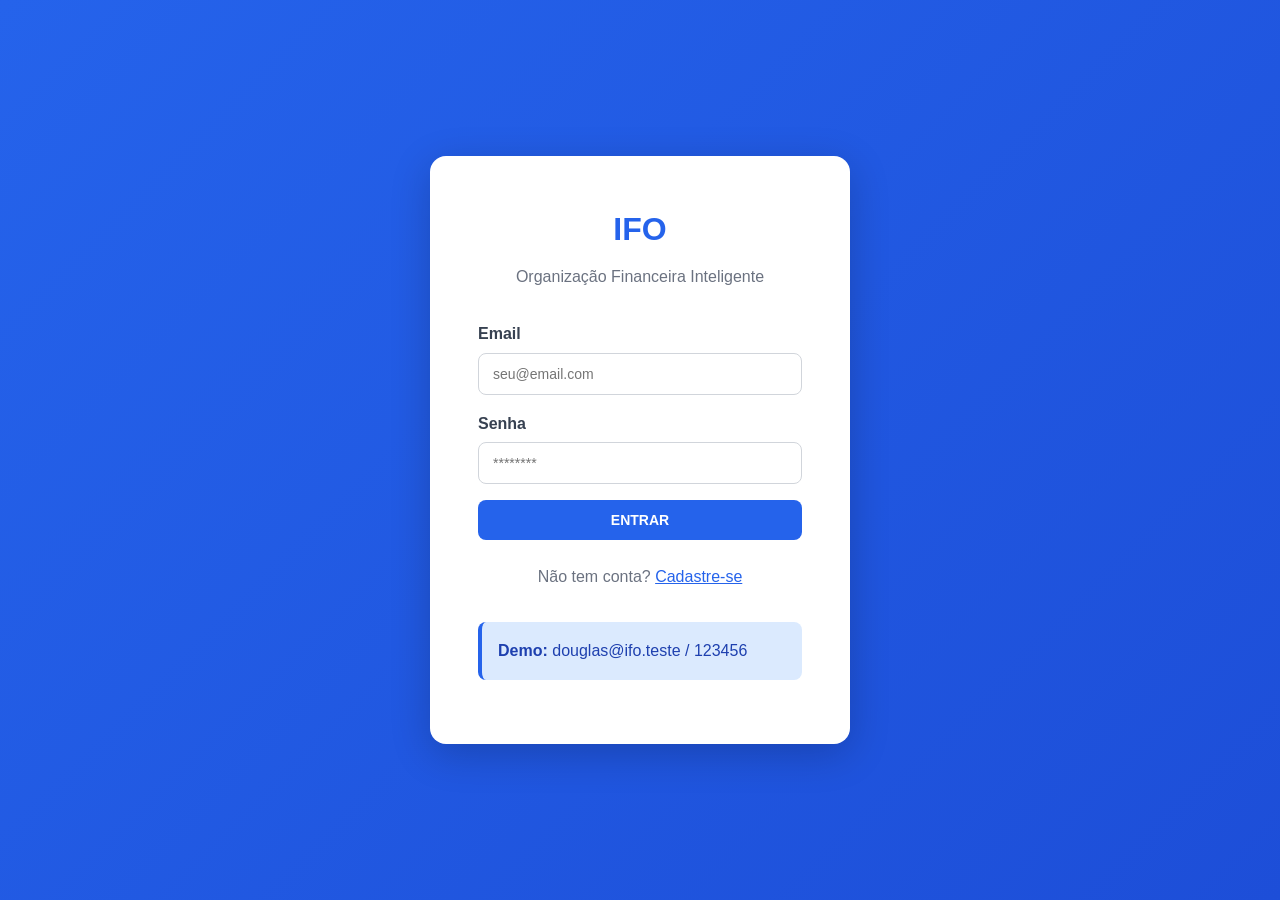
==== ifo/frontend/index.html @ 9eadc5bb "Atualiza projeto IFO com backend e estrutura final" ====
<!doctype html>
<html lang="pt-BR">
  <head>
    <meta charset="UTF-8" />
    <meta name="viewport" content="width=device-width, initial-scale=1.0" />
    <title>IFO - Login</title>
    <link rel="stylesheet" href="css/estilo.css" />
  </head>
  <body>
    <div class="login-container">
      <div class="login-box">
        <h1>IFO</h1>
        <p>Organização Financeira Inteligente</p>

        <form id="form-login">
          <div class="form-group">
            <label for="email">Email</label>
            <input
              type="email"
              id="email"
              class="form-control"
              placeholder="seu@email.com"
              required
            />
          </div>

          <div class="form-group">
            <label for="senha">Senha</label>
            <input
              type="password"
              id="senha"
              class="form-control"
              placeholder="********"
              required
            />
          </div>

          <button type="submit" class="btn btn-primary" style="width: 100%">
            ENTRAR
          </button>
        </form>

        <p class="mt-3 text-center">
          Não tem conta?
          <a href="cadastro.html" style="color: #2563eb">Cadastre-se</a>
        </p>

        <div class="alert alert-info mt-3">
          <strong>Demo:</strong> douglas@ifo.teste / 123456
        </div>
      </div>
    </div>

    <script src="js/app.js"></script>
    <script>
      document
        .getElementById("form-login")
        .addEventListener("submit", async function (e) {
          e.preventDefault();

          const email = document.getElementById("email").value;
          const senha = document.getElementById("senha").value;

          const usuario = await loginUsuario(email, senha);

          if (usuario) {
            localStorage.setItem("usuarioLogado", JSON.stringify(usuario));
            window.location.href = "dashboard.html";
          } else {
            alert("Email ou senha inválidos!");
          }
        });
    </script>
  </body>
</html>
---- ifo/frontend/css/estilo.css ----
/* ============================================
   IFO - Estilos Globais
   ============================================ */

* {
    margin: 0;
    padding: 0;
    box-sizing: border-box;
    font-family: 'Segoe UI', Tahoma, Geneva, Verdana, sans-serif;
}

body {
    background-color: #F3F4F6;
    color: #1F2937;
    line-height: 1.6;
}

/* ============================================
   HEADER / NAVEGAÇÃO
   ============================================ */

.header {
    background: linear-gradient(135deg, #2563EB 0%, #1D4ED8 100%);
    color: white;
    padding: 16px 24px;
    box-shadow: 0 2px 8px rgba(0,0,0,0.1);
    position: sticky;
    top: 0;
    z-index: 100;
}

.navbar {
    display: flex;
    justify-content: space-between;
    align-items: center;
    max-width: 1200px;
    margin: 0 auto;
}

.logo {
    font-size: 28px;
    font-weight: bold;
    letter-spacing: 2px;
}

.menu {
    display: flex;
    list-style: none;
    gap: 8px;
}

.menu a {
    color: white;
    text-decoration: none;
    padding: 10px 18px;
    border-radius: 8px;
    transition: background 0.3s;
    font-weight: 500;
}

.menu a:hover,
.menu a.ativo {
    background-color: rgba(255,255,255,0.2);
}

.usuario {
    background: rgba(255,255,255,0.2);
    padding: 8px 16px;
    border-radius: 8px;
    cursor: pointer;
}

/* ============================================
   CONTAINER PRINCIPAL
   ============================================ */

.container {
    max-width: 1200px;
    margin: 24px auto;
    padding: 0 24px;
}

/* ============================================
   CARDS / CONTAINERS
   ============================================ */

.card {
    background: white;
    border-radius: 12px;
    border: 1px solid #E5E7EB;
    box-shadow: 0 1px 3px rgba(0,0,0,0.1);
    padding: 24px;
    margin-bottom: 24px;
}

.card h2,
.card h3 {
    margin-bottom: 16px;
    color: #1F2937;
}

/* ============================================
   GRID LAYOUTS
   ============================================ */

.grid-2 {
    display: grid;
    grid-template-columns: repeat(2, 1fr);
    gap: 24px;
    margin-bottom: 24px;
}

.grid-3 {
    display: grid;
    grid-template-columns: repeat(3, 1fr);
    gap: 24px;
    margin-bottom: 24px;
}

@media (max-width: 768px) {
    .grid-2,
    .grid-3 {
        grid-template-columns: 1fr;
    }
}

/* ============================================
   SALDO E VALORES
   ============================================ */

.saldo .valor {
    font-size: 42px;
    font-weight: bold;
    color: #2563EB;
    margin: 16px 0;
}

.receita .valor {
    color: #10B981;
}

.despesa .valor {
    color: #EF4444;
}

/* ============================================
   BOTÕES
   ============================================ */

.btn {
    padding: 12px 24px;
    border-radius: 8px;
    border: none;
    cursor: pointer;
    font-weight: 600;
    font-size: 14px;
    transition: all 0.3s;
    display: inline-block;
    text-decoration: none;
}

.btn-primary {
    background-color: #2563EB;
    color: white;
}

.btn-primary:hover {
    background-color: #1D4ED8;
}

.btn-success {
    background-color: #10B981;
    color: white;
}

.btn-success:hover {
    background-color: #059669;
}

.btn-danger {
    background-color: #EF4444;
    color: white;
}

.btn-danger:hover {
    background-color: #DC2626;
}

.btn-secondary {
    background-color: #6B7280;
    color: white;
}

.btn-secondary:hover {
    background-color: #4B5563;
}

.btn-sm {
    padding: 6px 12px;
    font-size: 12px;
}

/* ============================================
   FORMULÁRIOS
   ============================================ */

.form-group {
    margin-bottom: 16px;
}

.form-group label {
    display: block;
    margin-bottom: 6px;
    font-weight: 600;
    color: #374151;
}

.form-control {
    width: 100%;
    padding: 12px 14px;
    border: 1px solid #D1D5DB;
    border-radius: 8px;
    font-size: 14px;
    transition: border-color 0.3s;
}

.form-control:focus {
    outline: none;
    border-color: #2563EB;
    box-shadow: 0 0 0 3px rgba(37,99,235,0.1);
}

/* ============================================
   TABELAS
   ============================================ */

.table {
    width: 100%;
    border-collapse: collapse;
    background: white;
}

.table th,
.table td {
    padding: 14px;
    text-align: left;
    border-bottom: 1px solid #E5E7EB;
}

.table th {
    background-color: #F9FAFB;
    font-weight: 600;
    color: #374151;
}

.table tr:hover {
    background-color: #F9FAFB;
}

/* ============================================
   BADGES / ETIQUETAS
   ============================================ */

.badge {
    display: inline-block;
    padding: 4px 10px;
    border-radius: 20px;
    font-size: 12px;
    font-weight: 600;
}

.badge-receita {
    background-color: #D1FAE5;
    color: #065F46;
}

.badge-despesa {
    background-color: #FEE2E2;
    color: #991B1B;
}

/* ============================================
   LOGIN PAGE
   ============================================ */

.login-container {
    display: flex;
    justify-content: center;
    align-items: center;
    min-height: 100vh;
    background: linear-gradient(135deg, #2563EB 0%, #1D4ED8 100%);
}

.login-box {
    background: white;
    padding: 48px;
    border-radius: 16px;
    box-shadow: 0 10px 40px rgba(0,0,0,0.2);
    width: 100%;
    max-width: 420px;
}

.login-box h1 {
    text-align: center;
    margin-bottom: 8px;
    color: #2563EB;
}

.login-box p {
    text-align: center;
    color: #6B7280;
    margin-bottom: 32px;
}

/* ============================================
   PROGRESS BARS
   ============================================ */

.progress-container {
    background-color: #E5E7EB;
    border-radius: 10px;
    height: 12px;
    overflow: hidden;
    margin: 12px 0;
}

.progress-bar {
    height: 100%;
    border-radius: 10px;
    transition: width 0.5s;
}

.progress-green {
    background: linear-gradient(90deg, #10B981, #059669);
}

.progress-yellow {
    background: linear-gradient(90deg, #F59E0B, #D97706);
}

.progress-red {
    background: linear-gradient(90deg, #EF4444, #DC2626);
}

.progress-blue {
    background: linear-gradient(90deg, #2563EB, #1D4ED8);
}

/* ============================================
   ALERTS
   ============================================ */

.alert {
    padding: 16px;
    border-radius: 8px;
    margin-bottom: 16px;
}

.alert-success {
    background-color: #D1FAE5;
    color: #065F46;
    border-left: 4px solid #10B981;
}

.alert-warning {
    background-color: #FEF3C7;
    color: #92400E;
    border-left: 4px solid #F59E0B;
}

.alert-danger {
    background-color: #FEE2E2;
    color: #991B1B;
    border-left: 4px solid #EF4444;
}

.alert-info {
    background-color: #DBEAFE;
    color: #1E40AF;
    border-left: 4px solid #2563EB;
}

/* ============================================
   FOOTER
   ============================================ */

.footer {
    text-align: center;
    padding: 24px;
    color: #6B7280;
    font-size: 14px;
    margin-top: 48px;
}

/* ============================================
   UTILITÁRIOS
   ============================================ */

.text-center { text-align: center; }
.text-right { text-align: right; }
.mt-1 { margin-top: 8px; }
.mt-2 { margin-top: 16px; }
.mt-3 { margin-top: 24px; }
.mb-1 { margin-bottom: 8px; }
.mb-2 { margin-bottom: 16px; }
.mb-3 { margin-bottom: 24px; }

.flex {
    display: flex;
    justify-content: space-between;
    align-items: center;
}

/* ============================================
   RESPONSIVO
   ============================================ */

/* ============================================
   AJUSTES FINAIS DE RESPONSIVIDADE (ADICIONAR)
   ============================================ */

/* 1. Correção para Tabelas não estourarem a tela */
.table-responsive {
    display: block;
    width: 100%;
    overflow-x: auto;
    -webkit-overflow-scrolling: touch;
}

/* 2. Ajuste global para elementos Flex */
.flex {
    display: flex;
    justify-content: space-between;
    align-items: center;
    flex-wrap: wrap; /* Evita que itens saiam da tela */
    gap: 12px;
}

/* 3. Media Query Unificada e Corrigida */
@media (max-width: 768px) {
    /* Navbar em lista vertical amigável */
    .navbar {
        flex-direction: column;
        gap: 16px;
        text-align: center;
    }
    
    .menu {
        flex-direction: column;
        width: 100%;
        gap: 4px;
    }
    
    .menu a {
        display: block;
        width: 100%;
        padding: 12px;
    }

    .usuario {
        width: 100%;
        text-align: center;
    }

    /* Grids empilhados */
    .grid-2, .grid-3 {
        grid-template-columns: 1fr !important;
        gap: 16px;
    }

    /* Recuo das laterais em telas pequenas */
    .container {
        padding: 0 16px;
        margin: 16px auto;
    }

    .card {
        padding: 16px;
    }

    /* Tipografia responsiva */
    .saldo .valor {
        font-size: 32px;
    }

    .logo {
        font-size: 24px;
    }

    /* Botões cheios no mobile facilitam o clique */
    .btn {
        width: 100%;
        text-align: center;
        margin-bottom: 8px;
    }
    
    .btn-sm {
        width: auto; /* Mantém botões pequenos normais */
    }

    /* Login Box responsivo */
    .login-box {
        padding: 24px;
        margin: 16px;
    }
}

/* 4. Correção para telas muito pequenas (Celulares antigos) */
@media (max-width: 480px) {
    .saldo .valor {
        font-size: 28px;
    }
}

/* ============================================
   MODAIS (Continuação do seu código cortado)
   ============================================ */
.modal-overlay {
    position: fixed;
    top: 0;
    left: 0;
    width: 100%;
    height: 100%;
    background: rgba(0, 0, 0, 0.5);
    display: flex;
    justify-content: center;
    align-items: center;
    z-index: 1000;
    padding: 16px; /* Evita que o modal cole nas bordas */
}

.modal-content {
    background: white;
    padding: 24px;
    border-radius: 12px;
    width: 100%;
    max-width: 500px; /* Limita o tamanho no desktop */
    box-shadow: 0 20px 25px -5px rgba(0,0,0,0.1);
}


/* ============================================
   MODAIS
   ============================================ */

.modal {
    display: flex;
    justify-content: center;
    align-items: center;
    position: fixed;
    top: 0;
    left: 0;
    width: 100%;
    height: 100%;
    background-color: rgba(0, 0, 0, 0.5);
    z-index: 1000;
}

.modal-content {
    background: white;
    padding: 32px;
    border-radius: 12px;
    max-width: 500px;
    width: 90%;
    box-shadow: 0 10px 40px rgba(0,0,0,0.3);
}

.modal-content h3 {
    margin-bottom: 24px;
}

.modal-content .form-group {
    margin-bottom: 16px;
}

/* Controle de visibilidade dos campos */
#campo-aplicacao-inicial,
#campo-aporte-mensal {
    transition: all 0.3s ease;
}
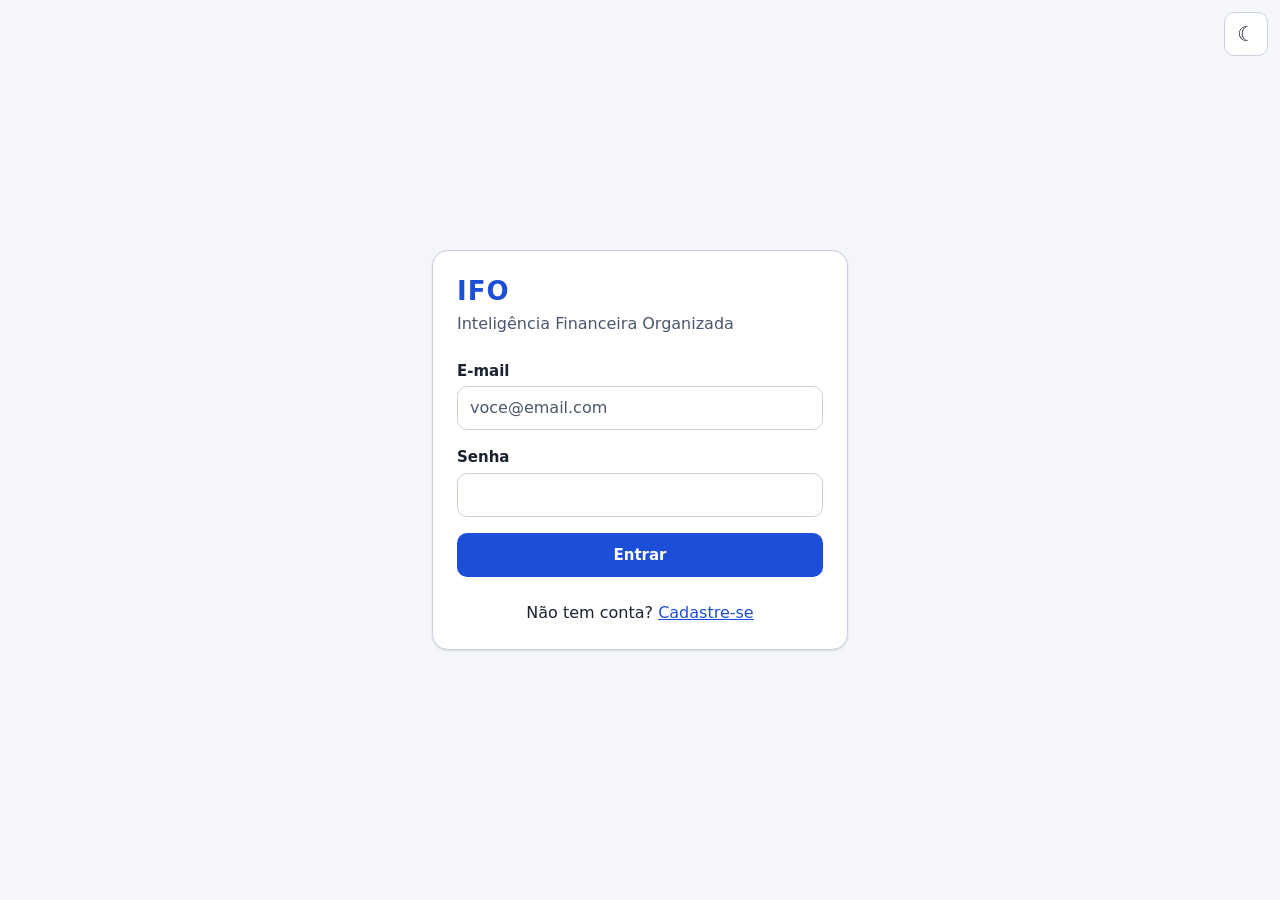
==== commit 2705fde5: "feat: fundação visual do frontend com tokens, tema claro/escuro e componentes" ====
--- a/ifo/frontend/index.html
+++ b/ifo/frontend/index.html
@@ -3,73 +3,61 @@
   <head>
     <meta charset="UTF-8" />
     <meta name="viewport" content="width=device-width, initial-scale=1.0" />
-    <title>IFO - Login</title>
-    <link rel="stylesheet" href="css/estilo.css" />
+    <title>Entrar · IFO</title>
+    <!-- Aplica o tema salvo antes da pintura (evita "piscar"); ver js/tema.js -->
+    <script>
+      try {
+        var t = localStorage.getItem("ifo.tema");
+        if (t === "dark" || t === "light") document.documentElement.dataset.theme = t;
+      } catch (e) {}
+    </script>
+    <link rel="stylesheet" href="css/tokens.css" />
+    <link rel="stylesheet" href="css/base.css" />
+    <link rel="stylesheet" href="css/componentes.css" />
   </head>
   <body>
-    <div class="login-container">
-      <div class="login-box">
+    <a class="pular-conteudo" href="#conteudo">Ir para o conteúdo</a>
+
+    <div class="autenticacao">
+      <main id="conteudo" class="autenticacao-caixa">
         <h1>IFO</h1>
-        <p>Organização Financeira Inteligente</p>
+        <p class="subtitulo">Inteligência Financeira Organizada</p>
 
-        <form id="form-login">
-          <div class="form-group">
-            <label for="email">Email</label>
+        <form id="form-login" class="formulario" novalidate>
+          <div class="campo">
+            <label for="email">E-mail</label>
             <input
+              class="entrada"
               type="email"
               id="email"
-              class="form-control"
-              placeholder="seu@email.com"
+              name="email"
+              autocomplete="email"
+              placeholder="voce@email.com"
               required
             />
           </div>
 
-          <div class="form-group">
+          <div class="campo">
             <label for="senha">Senha</label>
             <input
+              class="entrada"
               type="password"
               id="senha"
-              class="form-control"
-              placeholder="********"
+              name="senha"
+              autocomplete="current-password"
               required
             />
           </div>
 
-          <button type="submit" class="btn btn-primary" style="width: 100%">
-            ENTRAR
-          </button>
+          <button type="submit" class="btn btn-primario btn-bloco">Entrar</button>
         </form>
 
-        <p class="mt-3 text-center">
-          Não tem conta?
-          <a href="cadastro.html" style="color: #2563eb">Cadastre-se</a>
+        <p class="texto-centro" style="margin-top: var(--espaco-5)">
+          Não tem conta? <a href="cadastro.html">Cadastre-se</a>
         </p>
-
-        <div class="alert alert-info mt-3">
-          <strong>Demo:</strong> douglas@ifo.teste / 123456
-        </div>
-      </div>
+      </main>
     </div>
 
-    <script src="js/app.js"></script>
-    <script>
-      document
-        .getElementById("form-login")
-        .addEventListener("submit", async function (e) {
-          e.preventDefault();
-
-          const email = document.getElementById("email").value;
-          const senha = document.getElementById("senha").value;
-
-          const usuario = await loginUsuario(email, senha);
-
-          if (usuario) {
-            localStorage.setItem("usuarioLogado", JSON.stringify(usuario));
-            window.location.href = "dashboard.html";
-          } else {
-            alert("Email ou senha inválidos!");
-          }
-        });
-    </script>
+    <script type="module" src="js/telas/login.js"></script>
   </body>
 </html>
--- a/ifo/frontend/css/tokens.css
+++ b/ifo/frontend/css/tokens.css
@@ -0,0 +1,189 @@
+/* ============================================
+   IFO - Design tokens (R4, ADR-013/ADR-014)
+   Toda cor, tamanho e raio do sistema nasce aqui.
+   Tema escuro: [data-theme="dark"] (escolha do usuário) ou
+   prefers-color-scheme (padrão do sistema, RN19).
+   Pares texto/fundo conferidos para contraste AA (RNF08/RNF16).
+   ============================================ */
+
+:root {
+  color-scheme: light;
+
+  /* Superfícies e texto */
+  --cor-fundo: #f4f6fa;
+  --cor-superficie: #ffffff;
+  --cor-superficie-2: #eef1f7;
+  --cor-borda: #c9d0dd;
+  --cor-texto: #1a2230;
+  --cor-texto-suave: #4a566b;
+
+  /* Marca e ações */
+  --cor-primaria: #1d4ed8;
+  --cor-primaria-hover: #1e40af;
+  --cor-sobre-primaria: #ffffff;
+  --cor-perigo: #b91c1c;
+  --cor-perigo-hover: #991b1b;
+  --cor-sobre-perigo: #ffffff;
+  --cor-foco: #1d4ed8;
+
+  /* Dinheiro */
+  --cor-receita: #047857;
+  --cor-despesa: #b91c1c;
+
+  /* Faixas de aviso (fundo + texto + borda) */
+  --faixa-info-fundo: #dbeafe;
+  --faixa-info-texto: #1e3a8a;
+  --faixa-info-borda: #1d4ed8;
+  --faixa-sucesso-fundo: #d1fae5;
+  --faixa-sucesso-texto: #064e3b;
+  --faixa-sucesso-borda: #047857;
+  --faixa-atencao-fundo: #fef3c7;
+  --faixa-atencao-texto: #78350f;
+  --faixa-atencao-borda: #b45309;
+  --faixa-perigo-fundo: #fee2e2;
+  --faixa-perigo-texto: #7f1d1d;
+  --faixa-perigo-borda: #b91c1c;
+
+  /* Níveis do orçamento (barras e selos) */
+  --cor-nivel-ok: #047857;
+  --cor-nivel-atencao: #b45309;
+  --cor-nivel-estouro: #b91c1c;
+
+  /* Grupos (pizza e legendas) */
+  --cor-grupo-necessidades: #1d4ed8;
+  --cor-grupo-lazer: #b45309;
+  --cor-grupo-investimentos: #047857;
+
+  /* Tipografia */
+  --fonte: system-ui, -apple-system, "Segoe UI", Roboto, "Helvetica Neue", Arial, sans-serif;
+  --texto-xs: 0.8125rem;
+  --texto-sm: 0.9375rem;
+  --texto-md: 1rem;
+  --texto-lg: 1.25rem;
+  --texto-xl: 1.625rem;
+  --texto-destaque: 2rem;
+  --peso-normal: 400;
+  --peso-medio: 600;
+  --peso-forte: 700;
+  --altura-linha: 1.5;
+
+  /* Espaçamento (escala de 4 px) */
+  --espaco-1: 0.25rem;
+  --espaco-2: 0.5rem;
+  --espaco-3: 0.75rem;
+  --espaco-4: 1rem;
+  --espaco-5: 1.5rem;
+  --espaco-6: 2rem;
+  --espaco-7: 3rem;
+
+  /* Formas */
+  --raio-sm: 6px;
+  --raio-md: 10px;
+  --raio-lg: 16px;
+  --raio-pilula: 999px;
+  --sombra-1: 0 1px 2px rgb(15 23 42 / 0.08), 0 1px 3px rgb(15 23 42 / 0.06);
+  --sombra-2: 0 10px 30px rgb(15 23 42 / 0.18);
+
+  /* Medidas de layout */
+  --toque-minimo: 44px;
+  --largura-conteudo: 1120px;
+  --altura-navbar: 56px;
+}
+
+/* Tema escuro escolhido pelo usuário */
+:root[data-theme="dark"] {
+  color-scheme: dark;
+
+  --cor-fundo: #0e131d;
+  --cor-superficie: #172030;
+  --cor-superficie-2: #1f2a3f;
+  --cor-borda: #34425c;
+  --cor-texto: #e8ecf4;
+  --cor-texto-suave: #a9b4c8;
+
+  --cor-primaria: #7aa5ff;
+  --cor-primaria-hover: #9bbcff;
+  --cor-sobre-primaria: #0a1020;
+  --cor-perigo: #ff8f8f;
+  --cor-perigo-hover: #ffadad;
+  --cor-sobre-perigo: #1f0808;
+  --cor-foco: #a9c4ff;
+
+  --cor-receita: #4ade80;
+  --cor-despesa: #ff9a9a;
+
+  --faixa-info-fundo: #142a52;
+  --faixa-info-texto: #cfe0ff;
+  --faixa-info-borda: #7aa5ff;
+  --faixa-sucesso-fundo: #0f3325;
+  --faixa-sucesso-texto: #c2f5d8;
+  --faixa-sucesso-borda: #4ade80;
+  --faixa-atencao-fundo: #3a2c08;
+  --faixa-atencao-texto: #fde9a8;
+  --faixa-atencao-borda: #fbbf24;
+  --faixa-perigo-fundo: #401418;
+  --faixa-perigo-texto: #ffd0d0;
+  --faixa-perigo-borda: #ff8f8f;
+
+  --cor-nivel-ok: #4ade80;
+  --cor-nivel-atencao: #fbbf24;
+  --cor-nivel-estouro: #ff8f8f;
+
+  --cor-grupo-necessidades: #7aa5ff;
+  --cor-grupo-lazer: #fbbf24;
+  --cor-grupo-investimentos: #4ade80;
+
+  --sombra-1: 0 1px 2px rgb(0 0 0 / 0.5);
+  --sombra-2: 0 10px 30px rgb(0 0 0 / 0.6);
+}
+
+/* Padrão do sistema, quando o usuário não escolheu nada (RN19).
+   Mesmos valores do bloco acima: CSS não permite "reaproveitar" um seletor
+   dentro de uma media query, então a repetição é proposital. */
+@media (prefers-color-scheme: dark) {
+  :root:not([data-theme="light"]) {
+    color-scheme: dark;
+
+    --cor-fundo: #0e131d;
+    --cor-superficie: #172030;
+    --cor-superficie-2: #1f2a3f;
+    --cor-borda: #34425c;
+    --cor-texto: #e8ecf4;
+    --cor-texto-suave: #a9b4c8;
+
+    --cor-primaria: #7aa5ff;
+    --cor-primaria-hover: #9bbcff;
+    --cor-sobre-primaria: #0a1020;
+    --cor-perigo: #ff8f8f;
+    --cor-perigo-hover: #ffadad;
+    --cor-sobre-perigo: #1f0808;
+    --cor-foco: #a9c4ff;
+
+    --cor-receita: #4ade80;
+    --cor-despesa: #ff9a9a;
+
+    --faixa-info-fundo: #142a52;
+    --faixa-info-texto: #cfe0ff;
+    --faixa-info-borda: #7aa5ff;
+    --faixa-sucesso-fundo: #0f3325;
+    --faixa-sucesso-texto: #c2f5d8;
+    --faixa-sucesso-borda: #4ade80;
+    --faixa-atencao-fundo: #3a2c08;
+    --faixa-atencao-texto: #fde9a8;
+    --faixa-atencao-borda: #fbbf24;
+    --faixa-perigo-fundo: #401418;
+    --faixa-perigo-texto: #ffd0d0;
+    --faixa-perigo-borda: #ff8f8f;
+
+    --cor-nivel-ok: #4ade80;
+    --cor-nivel-atencao: #fbbf24;
+    --cor-nivel-estouro: #ff8f8f;
+
+    --cor-grupo-necessidades: #7aa5ff;
+    --cor-grupo-lazer: #fbbf24;
+    --cor-grupo-investimentos: #4ade80;
+
+    --sombra-1: 0 1px 2px rgb(0 0 0 / 0.5);
+    --sombra-2: 0 10px 30px rgb(0 0 0 / 0.6);
+  }
+}
--- a/ifo/frontend/css/base.css
+++ b/ifo/frontend/css/base.css
@@ -0,0 +1,159 @@
+/* ============================================
+   IFO - Base (reset, tipografia, foco, layout)
+   Mobile-first: estilos de 360 px; tablet e desktop entram por min-width.
+   ============================================ */
+
+*,
+*::before,
+*::after {
+  box-sizing: border-box;
+}
+
+* {
+  margin: 0;
+}
+
+html {
+  -webkit-text-size-adjust: 100%;
+}
+
+body {
+  min-height: 100vh;
+  background: var(--cor-fundo);
+  color: var(--cor-texto);
+  font-family: var(--fonte);
+  font-size: var(--texto-md);
+  line-height: var(--altura-linha);
+}
+
+h1,
+h2,
+h3 {
+  line-height: 1.25;
+  font-weight: var(--peso-forte);
+}
+
+h1 { font-size: var(--texto-xl); }
+h2 { font-size: var(--texto-lg); }
+h3 { font-size: var(--texto-md); }
+
+a {
+  color: var(--cor-primaria);
+}
+
+img,
+svg {
+  max-width: 100%;
+}
+
+button,
+input,
+select,
+textarea {
+  font: inherit;
+  color: inherit;
+}
+
+/* Foco visível para quem usa teclado (RNF08) */
+:focus-visible {
+  outline: 3px solid var(--cor-foco);
+  outline-offset: 2px;
+}
+
+/* Link "Ir para o conteúdo": só aparece ao receber foco */
+.pular-conteudo {
+  position: absolute;
+  left: var(--espaco-3);
+  top: -100px;
+  z-index: 300;
+  padding: var(--espaco-2) var(--espaco-4);
+  background: var(--cor-primaria);
+  color: var(--cor-sobre-primaria);
+  border-radius: var(--raio-sm);
+}
+
+.pular-conteudo:focus {
+  top: var(--espaco-3);
+}
+
+/* Texto só para leitor de tela */
+.so-leitor {
+  position: absolute;
+  width: 1px;
+  height: 1px;
+  overflow: hidden;
+  clip: rect(0 0 0 0);
+  white-space: nowrap;
+}
+
+/* ---------- Layout ---------- */
+
+.conteudo {
+  width: 100%;
+  max-width: var(--largura-conteudo);
+  margin: 0 auto;
+  padding: var(--espaco-4) var(--espaco-4) var(--espaco-7);
+}
+
+.cabecalho-pagina {
+  display: flex;
+  flex-wrap: wrap;
+  align-items: center;
+  justify-content: space-between;
+  gap: var(--espaco-3);
+  margin-bottom: var(--espaco-4);
+}
+
+.pilha {
+  display: flex;
+  flex-direction: column;
+  gap: var(--espaco-4);
+}
+
+.linha {
+  display: flex;
+  flex-wrap: wrap;
+  align-items: center;
+  gap: var(--espaco-3);
+}
+
+.grade {
+  display: grid;
+  gap: var(--espaco-4);
+  grid-template-columns: 1fr;
+}
+
+.texto-suave { color: var(--cor-texto-suave); }
+.texto-centro { text-align: center; }
+.receita { color: var(--cor-receita); }
+.despesa { color: var(--cor-despesa); }
+
+.rodape {
+  padding: var(--espaco-5) var(--espaco-4);
+  text-align: center;
+  color: var(--cor-texto-suave);
+  font-size: var(--texto-xs);
+}
+
+@media (min-width: 768px) {
+  .conteudo {
+    padding: var(--espaco-5) var(--espaco-5) var(--espaco-7);
+  }
+
+  .grade-2 { grid-template-columns: repeat(2, 1fr); }
+  .grade-3 { grid-template-columns: repeat(3, 1fr); }
+}
+
+@media (min-width: 1024px) {
+  .grade-4 { grid-template-columns: repeat(4, 1fr); }
+}
+
+@media (prefers-reduced-motion: reduce) {
+  *,
+  *::before,
+  *::after {
+    animation-duration: 0.01ms !important;
+    transition-duration: 0.01ms !important;
+    scroll-behavior: auto !important;
+  }
+}
--- a/ifo/frontend/css/componentes.css
+++ b/ifo/frontend/css/componentes.css
@@ -0,0 +1,441 @@
+/* ============================================
+   IFO - Componentes
+   Só usa variáveis de tokens.css: nenhuma cor escrita à mão aqui.
+   ============================================ */
+
+/* ---------- Botões ---------- */
+
+.btn {
+  display: inline-flex;
+  align-items: center;
+  justify-content: center;
+  gap: var(--espaco-2);
+  min-height: var(--toque-minimo);
+  padding: var(--espaco-2) var(--espaco-4);
+  border: 1px solid transparent;
+  border-radius: var(--raio-md);
+  background: var(--cor-superficie-2);
+  color: var(--cor-texto);
+  font-weight: var(--peso-medio);
+  font-size: var(--texto-sm);
+  text-decoration: none;
+  cursor: pointer;
+  transition: background-color 0.15s, border-color 0.15s;
+}
+
+.btn:hover { border-color: var(--cor-borda); }
+
+.btn-primario {
+  background: var(--cor-primaria);
+  color: var(--cor-sobre-primaria);
+}
+.btn-primario:hover {
+  background: var(--cor-primaria-hover);
+  border-color: transparent;
+}
+
+.btn-perigo {
+  background: var(--cor-perigo);
+  color: var(--cor-sobre-perigo);
+}
+.btn-perigo:hover {
+  background: var(--cor-perigo-hover);
+  border-color: transparent;
+}
+
+.btn-contorno {
+  background: transparent;
+  border-color: var(--cor-borda);
+}
+.btn-contorno:hover { background: var(--cor-superficie-2); }
+
+.btn-bloco { width: 100%; }
+
+.btn-pequeno {
+  min-height: 36px;
+  padding: var(--espaco-1) var(--espaco-3);
+  font-size: var(--texto-xs);
+}
+
+.btn-icone {
+  width: var(--toque-minimo);
+  padding: 0;
+  background: transparent;
+  border-color: var(--cor-borda);
+  font-size: var(--texto-lg);
+  line-height: 1;
+}
+
+.btn[disabled],
+.btn[aria-busy="true"] {
+  opacity: 0.6;
+  cursor: not-allowed;
+}
+
+/* ---------- Formulários ---------- */
+
+.campo {
+  display: flex;
+  flex-direction: column;
+  gap: var(--espaco-1);
+}
+
+.campo label {
+  font-weight: var(--peso-medio);
+  font-size: var(--texto-sm);
+}
+
+.entrada {
+  width: 100%;
+  min-height: var(--toque-minimo);
+  padding: var(--espaco-2) var(--espaco-3);
+  border: 1px solid var(--cor-borda);
+  border-radius: var(--raio-md);
+  background: var(--cor-superficie);
+  color: var(--cor-texto);
+}
+
+.entrada::placeholder { color: var(--cor-texto-suave); opacity: 1; }
+.entrada[readonly] { background: var(--cor-superficie-2); }
+.entrada[aria-invalid="true"] { border-color: var(--cor-perigo); border-width: 2px; }
+
+.campo-ajuda,
+.campo-erro {
+  font-size: var(--texto-xs);
+}
+.campo-ajuda { color: var(--cor-texto-suave); }
+.campo-erro { color: var(--cor-perigo); font-weight: var(--peso-medio); }
+
+.formulario {
+  display: flex;
+  flex-direction: column;
+  gap: var(--espaco-4);
+}
+
+/* ---------- Cartão ---------- */
+
+.cartao {
+  background: var(--cor-superficie);
+  border: 1px solid var(--cor-borda);
+  border-radius: var(--raio-lg);
+  box-shadow: var(--sombra-1);
+  padding: var(--espaco-4);
+}
+
+.cartao > h2,
+.cartao > h3 { margin-bottom: var(--espaco-3); }
+
+.valor-destaque {
+  font-size: var(--texto-destaque);
+  font-weight: var(--peso-forte);
+  line-height: 1.2;
+  overflow-wrap: anywhere;
+}
+
+/* ---------- Faixas de aviso (alerta de orçamento, erros, dicas) ---------- */
+
+.faixa {
+  padding: var(--espaco-3) var(--espaco-4);
+  border-left: 4px solid;
+  border-radius: var(--raio-md);
+  font-size: var(--texto-sm);
+}
+
+.faixa-info { background: var(--faixa-info-fundo); color: var(--faixa-info-texto); border-color: var(--faixa-info-borda); }
+.faixa-sucesso { background: var(--faixa-sucesso-fundo); color: var(--faixa-sucesso-texto); border-color: var(--faixa-sucesso-borda); }
+.faixa-atencao { background: var(--faixa-atencao-fundo); color: var(--faixa-atencao-texto); border-color: var(--faixa-atencao-borda); }
+.faixa-perigo { background: var(--faixa-perigo-fundo); color: var(--faixa-perigo-texto); border-color: var(--faixa-perigo-borda); }
+
+/* ---------- Selos ---------- */
+
+.selo {
+  display: inline-block;
+  padding: var(--espaco-1) var(--espaco-3);
+  border: 1px solid currentColor;
+  border-radius: var(--raio-pilula);
+  font-size: var(--texto-xs);
+  font-weight: var(--peso-medio);
+  white-space: nowrap;
+}
+
+.selo-receita { color: var(--cor-receita); }
+.selo-despesa { color: var(--cor-despesa); }
+.selo-ok { color: var(--cor-nivel-ok); }
+.selo-atencao { color: var(--cor-nivel-atencao); }
+.selo-estouro { color: var(--cor-nivel-estouro); }
+
+/* ---------- Barra de progresso (metas e orçamento) ---------- */
+
+.progresso {
+  height: 12px;
+  overflow: hidden;
+  border-radius: var(--raio-pilula);
+  background: var(--cor-superficie-2);
+  border: 1px solid var(--cor-borda);
+}
+
+.progresso-barra {
+  height: 100%;
+  background: var(--cor-primaria);
+  transition: width 0.4s;
+}
+
+.progresso-barra[data-nivel="OK"] { background: var(--cor-nivel-ok); }
+.progresso-barra[data-nivel="ATENCAO"] { background: var(--cor-nivel-atencao); }
+.progresso-barra[data-nivel="ESTOURO"] { background: var(--cor-nivel-estouro); }
+
+/* ---------- Tabela (vira lista de cartões no celular) ---------- */
+
+.tabela-rolagem { overflow-x: auto; }
+
+.tabela {
+  width: 100%;
+  border-collapse: collapse;
+}
+
+.tabela th,
+.tabela td {
+  padding: var(--espaco-3);
+  text-align: left;
+  border-bottom: 1px solid var(--cor-borda);
+  vertical-align: middle;
+}
+
+.tabela th {
+  background: var(--cor-superficie-2);
+  font-size: var(--texto-xs);
+  font-weight: var(--peso-medio);
+  color: var(--cor-texto-suave);
+}
+
+.tabela .numero { text-align: right; white-space: nowrap; }
+
+/* Celular: cada linha vira um cartão; o rótulo vem de data-rotulo */
+@media (max-width: 767px) {
+  .tabela-cartoes thead {
+    position: absolute;
+    width: 1px;
+    height: 1px;
+    overflow: hidden;
+    clip: rect(0 0 0 0);
+  }
+
+  .tabela-cartoes,
+  .tabela-cartoes tbody,
+  .tabela-cartoes tr,
+  .tabela-cartoes td { display: block; }
+
+  .tabela-cartoes tr {
+    padding: var(--espaco-2) 0;
+    border-bottom: 1px solid var(--cor-borda);
+  }
+
+  .tabela-cartoes td {
+    display: flex;
+    justify-content: space-between;
+    gap: var(--espaco-3);
+    padding: var(--espaco-1) 0;
+    border: 0;
+    text-align: right;
+    overflow-wrap: anywhere;
+  }
+
+  .tabela-cartoes td::before {
+    content: attr(data-rotulo);
+    flex-shrink: 0;
+    font-size: var(--texto-xs);
+    font-weight: var(--peso-medio);
+    color: var(--cor-texto-suave);
+    text-align: left;
+  }
+}
+
+/* ---------- Estado vazio / carregando ---------- */
+
+.estado-vazio {
+  padding: var(--espaco-6) var(--espaco-4);
+  text-align: center;
+  color: var(--cor-texto-suave);
+}
+
+/* ---------- Modal (<dialog>) ---------- */
+
+dialog.modal {
+  width: min(32rem, calc(100% - 2rem));
+  max-height: calc(100% - 2rem);
+  padding: var(--espaco-5);
+  border: 1px solid var(--cor-borda);
+  border-radius: var(--raio-lg);
+  background: var(--cor-superficie);
+  color: var(--cor-texto);
+  box-shadow: var(--sombra-2);
+}
+
+dialog.modal::backdrop { background: rgb(8 12 20 / 0.6); }
+
+dialog.modal h2 { margin-bottom: var(--espaco-3); }
+
+.modal-acoes {
+  display: flex;
+  flex-wrap: wrap;
+  justify-content: flex-end;
+  gap: var(--espaco-3);
+  margin-top: var(--espaco-5);
+}
+
+/* ---------- Toasts ---------- */
+
+.toasts {
+  position: fixed;
+  right: var(--espaco-4);
+  bottom: var(--espaco-4);
+  left: var(--espaco-4);
+  z-index: 400;
+  display: flex;
+  flex-direction: column;
+  align-items: stretch;
+  gap: var(--espaco-2);
+  pointer-events: none;
+}
+
+.toast {
+  pointer-events: auto;
+  box-shadow: var(--sombra-2);
+}
+
+@media (min-width: 768px) {
+  .toasts { left: auto; width: 22rem; }
+}
+
+/* ---------- Navbar ---------- */
+/* Celular: marca + ações na 1ª linha, menu (recolhido) na 2ª.
+   Desktop (1024 px): tudo numa linha só. */
+
+.navbar {
+  position: sticky;
+  top: 0;
+  z-index: 100;
+  background: var(--cor-superficie);
+  border-bottom: 1px solid var(--cor-borda);
+}
+
+.navbar-barra {
+  display: flex;
+  flex-wrap: wrap;
+  align-items: center;
+  gap: var(--espaco-2) var(--espaco-3);
+  max-width: var(--largura-conteudo);
+  min-height: var(--altura-navbar);
+  margin: 0 auto;
+  padding: var(--espaco-2) var(--espaco-4);
+}
+
+.navbar-marca {
+  order: 1;
+  font-size: var(--texto-lg);
+  font-weight: var(--peso-forte);
+  letter-spacing: 1px;
+  color: var(--cor-primaria);
+  text-decoration: none;
+}
+
+.navbar-acoes {
+  order: 2;
+  display: flex;
+  align-items: center;
+  gap: var(--espaco-2);
+  margin-left: auto;
+}
+
+.navbar-menu {
+  order: 3;
+  display: none;
+  flex-basis: 100%;
+  padding-bottom: var(--espaco-2);
+}
+
+.navbar-menu.aberto { display: block; }
+
+.navbar-menu ul {
+  display: flex;
+  flex-direction: column;
+  gap: var(--espaco-1);
+  padding: 0;
+  list-style: none;
+}
+
+.navbar-menu a {
+  display: flex;
+  align-items: center;
+  min-height: var(--toque-minimo);
+  padding: 0 var(--espaco-3);
+  border-radius: var(--raio-md);
+  color: var(--cor-texto);
+  text-decoration: none;
+  font-weight: var(--peso-medio);
+}
+
+.navbar-menu a:hover { background: var(--cor-superficie-2); }
+.navbar-menu a[aria-current="page"] { background: var(--cor-superficie-2); color: var(--cor-primaria); }
+
+.navbar-usuario {
+  max-width: 9rem;
+  overflow: hidden;
+  text-overflow: ellipsis;
+  white-space: nowrap;
+  font-size: var(--texto-sm);
+  color: var(--cor-texto-suave);
+}
+
+@media (min-width: 1024px) {
+  .navbar-alternar { display: none; }
+
+  .navbar-menu {
+    order: 2;
+    display: block;
+    flex: 1;
+    flex-basis: auto;
+    padding-bottom: 0;
+  }
+
+  .navbar-menu ul { flex-direction: row; }
+  .navbar-acoes { order: 3; margin-left: 0; }
+}
+
+/* ---------- Telas de login e cadastro ---------- */
+
+.autenticacao {
+  display: flex;
+  align-items: center;
+  justify-content: center;
+  min-height: 100vh;
+  padding: var(--espaco-4);
+}
+
+.autenticacao-caixa {
+  width: 100%;
+  max-width: 26rem;
+  padding: var(--espaco-5);
+  background: var(--cor-superficie);
+  border: 1px solid var(--cor-borda);
+  border-radius: var(--raio-lg);
+  box-shadow: var(--sombra-1);
+}
+
+.autenticacao-caixa h1 {
+  margin-bottom: var(--espaco-1);
+  color: var(--cor-primaria);
+  letter-spacing: 1px;
+}
+
+.autenticacao-caixa .subtitulo {
+  margin-bottom: var(--espaco-5);
+  color: var(--cor-texto-suave);
+}
+
+.tema-flutuante {
+  position: fixed;
+  top: var(--espaco-3);
+  right: var(--espaco-3);
+  background: var(--cor-superficie);
+}
